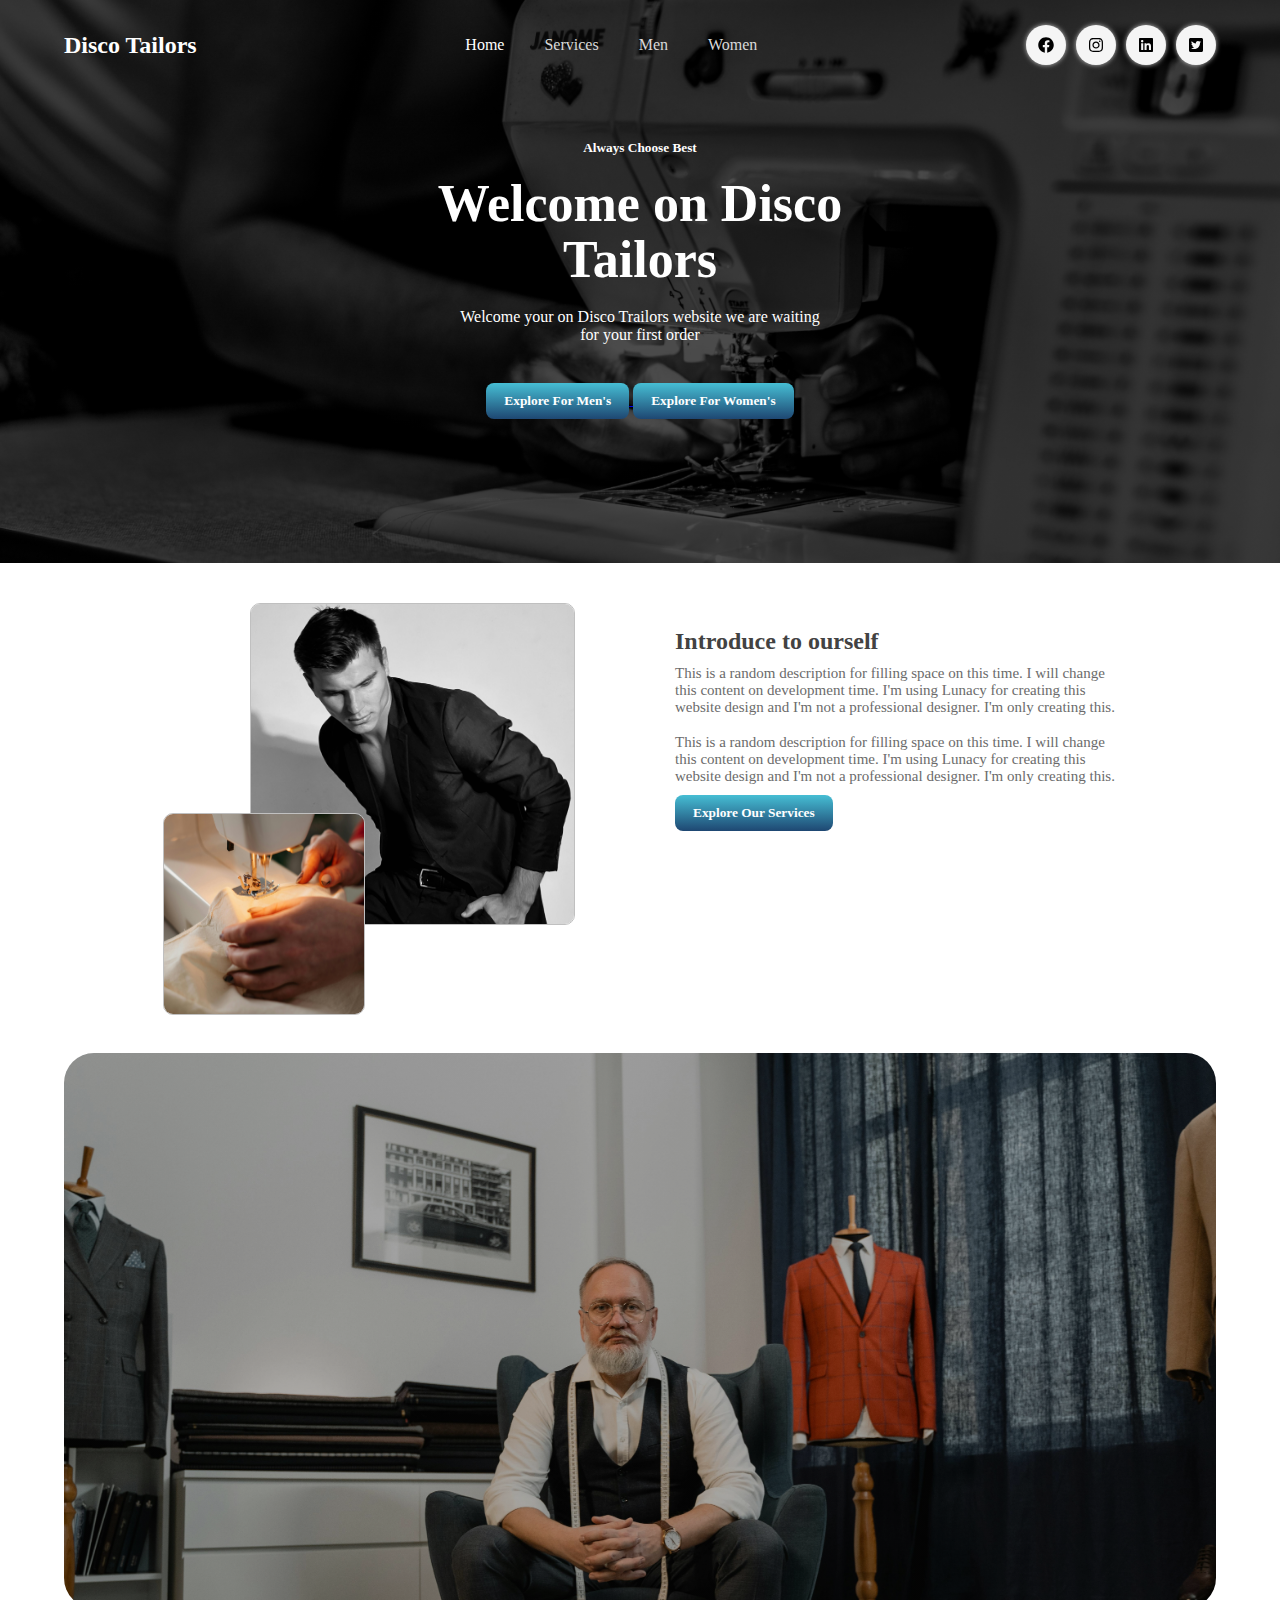
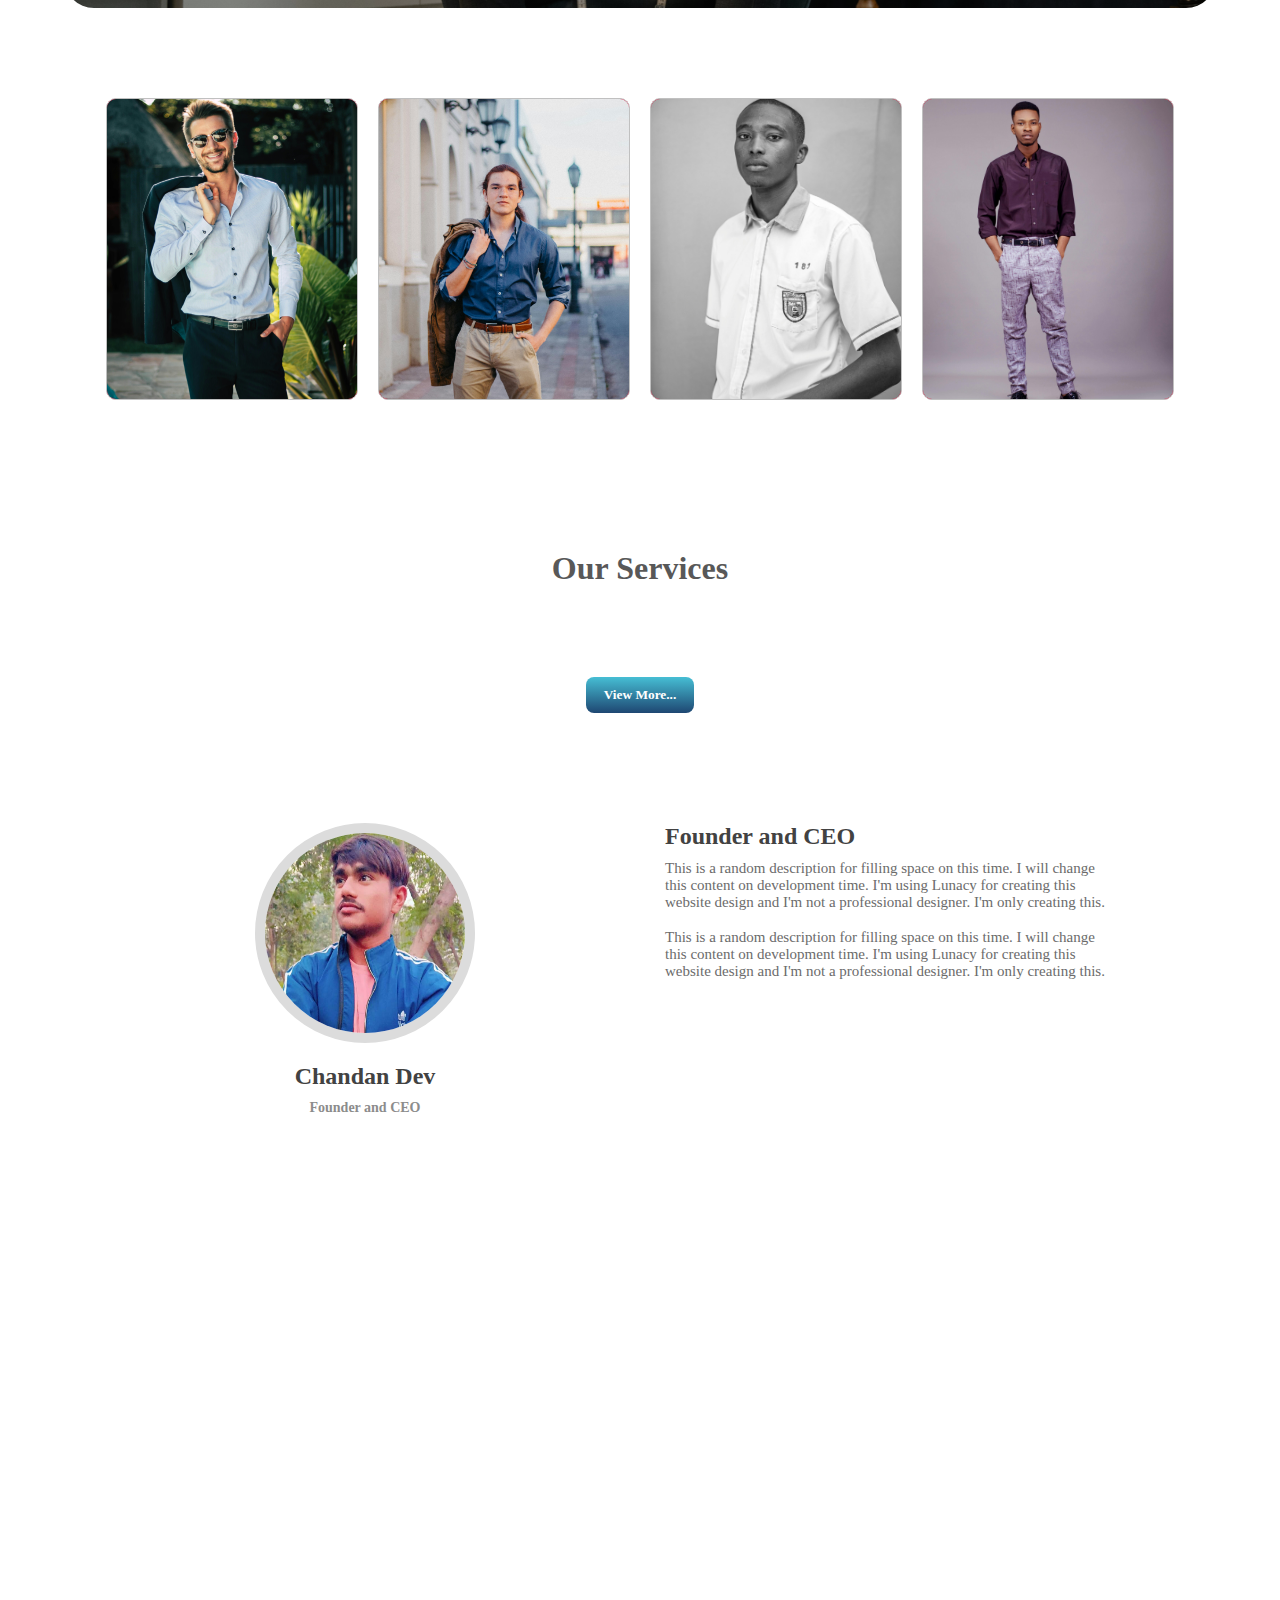
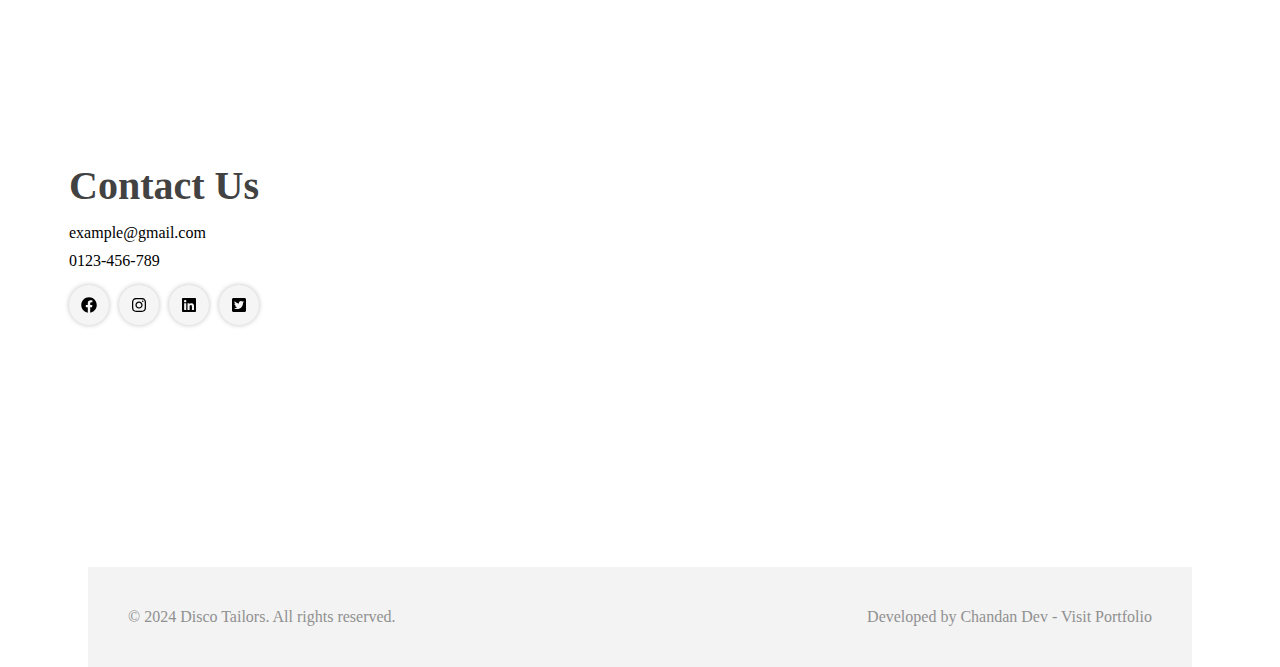
==== index.html @ c91d7708 "Initial Commit" ====
<!DOCTYPE html>
<html lang="en">

<head>
    <meta charset="UTF-8" />
    <meta name="viewport" content="width=device-width, initial-scale=1.0" />
    <title>Disco Tailors - Home</title>
    <link rel="stylesheet" href="style.css">
    <link rel="stylesheet" href="media.css">
    <link rel="stylesheet" href="utility.css">
</head>

<body>
    <section class="hero_section">
        <header class="flex-between">
            <h2>
                <a href="#">
                    Disco Tailors
                </a>
            </h2>
            <nav class="nav1">
                <ul class="flex-between">
                    <li><a class="active-nav" href="#">Home</a></li>
                    <li><a href="./pages/services.html">Services</a></li>
                    <li><a href="./pages/mens.html">Men</a></li>
                    <li><a href="./pages/womens.html">Women</a></li>
                </ul>
            </nav>
            <div class="hamburger">
                <svg xmlns="http://www.w3.org/2000/svg" width="25" height="25" fill="currentColor" class="bi bi-list"
                    viewBox="0 0 16 16">
                    <path fill-rule="evenodd"
                        d="M2.5 12a.5.5 0 0 1 .5-.5h10a.5.5 0 0 1 0 1H3a.5.5 0 0 1-.5-.5zm0-4a.5.5 0 0 1 .5-.5h10a.5.5 0 0 1 0 1H3a.5.5 0 0 1-.5-.5zm0-4a.5.5 0 0 1 .5-.5h10a.5.5 0 0 1 0 1H3a.5.5 0 0 1-.5-.5z" />
                </svg>
            </div>
            <nav class="navbar">
                <div class="close-button flex-center">
                    <svg xmlns="http://www.w3.org/2000/svg" width="16" height="16" viewBox="0 0 384 512">
                        <path
                            d="M342.6 150.6c12.5-12.5 12.5-32.8 0-45.3s-32.8-12.5-45.3 0L192 210.7 86.6 105.4c-12.5-12.5-32.8-12.5-45.3 0s-12.5 32.8 0 45.3L146.7 256 41.4 361.4c-12.5 12.5-12.5 32.8 0 45.3s32.8 12.5 45.3 0L192 301.3 297.4 406.6c12.5 12.5 32.8 12.5 45.3 0s12.5-32.8 0-45.3L237.3 256 342.6 150.6z" />
                    </svg>
                </div>
                <ul class="flex-center">
                    <a class="active-nav" href="#">
                        <li>Home</li>
                    </a>
                    <a href="./pages/services.html">
                        <li>Services</li>
                    </a>
                    <a href="./pages/mens.html">
                        <li>Men</li>
                    </a>
                    <a href="./pages/womens.html">
                        <li>Women</li>
                    </a>
                </ul>

                <div class="flex items-center social-icon-container">
                    <div class="social-iconBox flex-center">
                        <svg xmlns="http://www.w3.org/2000/svg" viewBox="0 0 512 512" width="16" height="16">
                            <path
                                d="M504 256C504 119 393 8 256 8S8 119 8 256c0 123.78 90.69 226.38 209.25 245V327.69h-63V256h63v-54.64c0-62.15 37-96.48 93.67-96.48 27.14 0 55.52 4.84 55.52 4.84v61h-31.28c-30.8 0-40.41 19.12-40.41 38.73V256h68.78l-11 71.69h-57.78V501C413.31 482.38 504 379.78 504 256z" />
                        </svg>
                    </div>
                    <div class="social-iconBox flex-center">
                        <svg xmlns="http://www.w3.org/2000/svg" viewBox="0 0 448 512" width="16" height="16">
                            <path
                                d="M224.1 141c-63.6 0-114.9 51.3-114.9 114.9s51.3 114.9 114.9 114.9S339 319.5 339 255.9 287.7 141 224.1 141zm0 189.6c-41.1 0-74.7-33.5-74.7-74.7s33.5-74.7 74.7-74.7 74.7 33.5 74.7 74.7-33.6 74.7-74.7 74.7zm146.4-194.3c0 14.9-12 26.8-26.8 26.8-14.9 0-26.8-12-26.8-26.8s12-26.8 26.8-26.8 26.8 12 26.8 26.8zm76.1 27.2c-1.7-35.9-9.9-67.7-36.2-93.9-26.2-26.2-58-34.4-93.9-36.2-37-2.1-147.9-2.1-184.9 0-35.8 1.7-67.6 9.9-93.9 36.1s-34.4 58-36.2 93.9c-2.1 37-2.1 147.9 0 184.9 1.7 35.9 9.9 67.7 36.2 93.9s58 34.4 93.9 36.2c37 2.1 147.9 2.1 184.9 0 35.9-1.7 67.7-9.9 93.9-36.2 26.2-26.2 34.4-58 36.2-93.9 2.1-37 2.1-147.8 0-184.8zM398.8 388c-7.8 19.6-22.9 34.7-42.6 42.6-29.5 11.7-99.5 9-132.1 9s-102.7 2.6-132.1-9c-19.6-7.8-34.7-22.9-42.6-42.6-11.7-29.5-9-99.5-9-132.1s-2.6-102.7 9-132.1c7.8-19.6 22.9-34.7 42.6-42.6 29.5-11.7 99.5-9 132.1-9s102.7-2.6 132.1 9c19.6 7.8 34.7 22.9 42.6 42.6 11.7 29.5 9 99.5 9 132.1s2.7 102.7-9 132.1z" />
                        </svg>
                    </div>
                    <div class="social-iconBox flex-center">
                        <svg xmlns="http://www.w3.org/2000/svg" viewBox="0 0 448 512" width="16" height="16">
                            <path
                                d="M416 32H31.9C14.3 32 0 46.5 0 64.3v383.4C0 465.5 14.3 480 31.9 480H416c17.6 0 32-14.5 32-32.3V64.3c0-17.8-14.4-32.3-32-32.3zM135.4 416H69V202.2h66.5V416zm-33.2-243c-21.3 0-38.5-17.3-38.5-38.5S80.9 96 102.2 96c21.2 0 38.5 17.3 38.5 38.5 0 21.3-17.2 38.5-38.5 38.5zm282.1 243h-66.4V312c0-24.8-.5-56.7-34.5-56.7-34.6 0-39.9 27-39.9 54.9V416h-66.4V202.2h63.7v29.2h.9c8.9-16.8 30.6-34.5 62.9-34.5 67.2 0 79.7 44.3 79.7 101.9V416z" />
                        </svg>
                    </div>
                    <div class="social-iconBox flex-center">
                        <svg xmlns="http://www.w3.org/2000/svg" viewBox="0 0 448 512" width="16" height="16">
                            <path
                                d="M400 32H48C21.5 32 0 53.5 0 80v352c0 26.5 21.5 48 48 48h352c26.5 0 48-21.5 48-48V80c0-26.5-21.5-48-48-48zm-48.9 158.8c.2 2.8.2 5.7.2 8.5 0 86.7-66 186.6-186.6 186.6-37.2 0-71.7-10.8-100.7-29.4 5.3.6 10.4.8 15.8.8 30.7 0 58.9-10.4 81.4-28-28.8-.6-53-19.5-61.3-45.5 10.1 1.5 19.2 1.5 29.6-1.2-30-6.1-52.5-32.5-52.5-64.4v-.8c8.7 4.9 18.9 7.9 29.6 8.3a65.447 65.447 0 0 1-29.2-54.6c0-12.2 3.2-23.4 8.9-33.1 32.3 39.8 80.8 65.8 135.2 68.6-9.3-44.5 24-80.6 64-80.6 18.9 0 35.9 7.9 47.9 20.7 14.8-2.8 29-8.3 41.6-15.8-4.9 15.2-15.2 28-28.8 36.1 13.2-1.4 26-5.1 37.8-10.2-8.9 13.1-20.1 24.7-32.9 34z" />
                        </svg>
                    </div>
                </div>
            </nav>


            <div class="flex items-center social-icon-container">
                <div class="social-iconBox flex-center">
                    <svg xmlns="http://www.w3.org/2000/svg" viewBox="0 0 512 512" width="16" height="16">
                        <path
                            d="M504 256C504 119 393 8 256 8S8 119 8 256c0 123.78 90.69 226.38 209.25 245V327.69h-63V256h63v-54.64c0-62.15 37-96.48 93.67-96.48 27.14 0 55.52 4.84 55.52 4.84v61h-31.28c-30.8 0-40.41 19.12-40.41 38.73V256h68.78l-11 71.69h-57.78V501C413.31 482.38 504 379.78 504 256z" />
                    </svg>
                </div>
                <div class="social-iconBox flex-center">
                    <svg xmlns="http://www.w3.org/2000/svg" viewBox="0 0 448 512" width="16" height="16">
                        <path
                            d="M224.1 141c-63.6 0-114.9 51.3-114.9 114.9s51.3 114.9 114.9 114.9S339 319.5 339 255.9 287.7 141 224.1 141zm0 189.6c-41.1 0-74.7-33.5-74.7-74.7s33.5-74.7 74.7-74.7 74.7 33.5 74.7 74.7-33.6 74.7-74.7 74.7zm146.4-194.3c0 14.9-12 26.8-26.8 26.8-14.9 0-26.8-12-26.8-26.8s12-26.8 26.8-26.8 26.8 12 26.8 26.8zm76.1 27.2c-1.7-35.9-9.9-67.7-36.2-93.9-26.2-26.2-58-34.4-93.9-36.2-37-2.1-147.9-2.1-184.9 0-35.8 1.7-67.6 9.9-93.9 36.1s-34.4 58-36.2 93.9c-2.1 37-2.1 147.9 0 184.9 1.7 35.9 9.9 67.7 36.2 93.9s58 34.4 93.9 36.2c37 2.1 147.9 2.1 184.9 0 35.9-1.7 67.7-9.9 93.9-36.2 26.2-26.2 34.4-58 36.2-93.9 2.1-37 2.1-147.8 0-184.8zM398.8 388c-7.8 19.6-22.9 34.7-42.6 42.6-29.5 11.7-99.5 9-132.1 9s-102.7 2.6-132.1-9c-19.6-7.8-34.7-22.9-42.6-42.6-11.7-29.5-9-99.5-9-132.1s-2.6-102.7 9-132.1c7.8-19.6 22.9-34.7 42.6-42.6 29.5-11.7 99.5-9 132.1-9s102.7-2.6 132.1 9c19.6 7.8 34.7 22.9 42.6 42.6 11.7 29.5 9 99.5 9 132.1s2.7 102.7-9 132.1z" />
                    </svg>
                </div>
                <div class="social-iconBox flex-center">
                    <svg xmlns="http://www.w3.org/2000/svg" viewBox="0 0 448 512" width="16" height="16">
                        <path
                            d="M416 32H31.9C14.3 32 0 46.5 0 64.3v383.4C0 465.5 14.3 480 31.9 480H416c17.6 0 32-14.5 32-32.3V64.3c0-17.8-14.4-32.3-32-32.3zM135.4 416H69V202.2h66.5V416zm-33.2-243c-21.3 0-38.5-17.3-38.5-38.5S80.9 96 102.2 96c21.2 0 38.5 17.3 38.5 38.5 0 21.3-17.2 38.5-38.5 38.5zm282.1 243h-66.4V312c0-24.8-.5-56.7-34.5-56.7-34.6 0-39.9 27-39.9 54.9V416h-66.4V202.2h63.7v29.2h.9c8.9-16.8 30.6-34.5 62.9-34.5 67.2 0 79.7 44.3 79.7 101.9V416z" />
                    </svg>
                </div>
                <div class="social-iconBox flex-center">
                    <svg xmlns="http://www.w3.org/2000/svg" viewBox="0 0 448 512" width="16" height="16">
                        <path
                            d="M400 32H48C21.5 32 0 53.5 0 80v352c0 26.5 21.5 48 48 48h352c26.5 0 48-21.5 48-48V80c0-26.5-21.5-48-48-48zm-48.9 158.8c.2 2.8.2 5.7.2 8.5 0 86.7-66 186.6-186.6 186.6-37.2 0-71.7-10.8-100.7-29.4 5.3.6 10.4.8 15.8.8 30.7 0 58.9-10.4 81.4-28-28.8-.6-53-19.5-61.3-45.5 10.1 1.5 19.2 1.5 29.6-1.2-30-6.1-52.5-32.5-52.5-64.4v-.8c8.7 4.9 18.9 7.9 29.6 8.3a65.447 65.447 0 0 1-29.2-54.6c0-12.2 3.2-23.4 8.9-33.1 32.3 39.8 80.8 65.8 135.2 68.6-9.3-44.5 24-80.6 64-80.6 18.9 0 35.9 7.9 47.9 20.7 14.8-2.8 29-8.3 41.6-15.8-4.9 15.2-15.2 28-28.8 36.1 13.2-1.4 26-5.1 37.8-10.2-8.9 13.1-20.1 24.7-32.9 34z" />
                    </svg>
                </div>
            </div>
        </header>
        <div class="hero_section_area text-center">
            <h5>Always Choose Best</h5>
            <h1>Welcome on Disco<br> Tailors</h1>
            <p>Welcome your on Disco Trailors website we are waiting
                <br> for your first order
            </p>
            <div class="button-box">
                <a href="./pages/mens.html">
                    <button class="btn">Explore For Men&apos;s</button>
                </a>
                <a href="./pages/womens.html">
                    <button class="btn">Explore For Women's</button>
                </a>
            </div>
        </div>
    </section>

    <main>
        <section class="container intro_section mx-auto flex-center">
            <div class="intro-image_section">
                <div class="large-image">
                    <img src="./images/large-box.jpg" alt="Image">
                </div>
                <div class="small-image">
                    <img src="./images/small-box.jpg" alt="Chandan Dev">
                </div>
            </div>
            <div class="intro-content_section">
                <h2>Introduce to ourself</h2>
                <p>This is a random description for filling space on this time.
                    I will change this content on development time. I'm using
                    Lunacy for creating this website design and I'm not a
                    professional designer. I'm only creating this.</p><br>
                <p>This is a random description for filling space on this time.
                    I will change this content on development time. I'm using
                    Lunacy for creating this website design and I'm not a
                    professional designer. I'm only creating this.</p>
                <a href="./pages/services.html">
                    <button class="btn">Explore Our Services</button>
                </a>
            </div>

        </section>

        <section class="container rounded-section"></section>

        <section class="container models-section flex-center">
            <div class="model-box">
                <img src="./images/model-2.jpg" alt="">
            </div>
            <div class="model-box">
                <img src="./images/model-3.jpg" alt="">
            </div>
            <div class="model-box">
                <img src="./images/model-4.jpg" alt="">
            </div>
            <div class="model-box">
                <img src="./images/model-5.jpg" alt="">
            </div>
        </section>

        <section class="container services_section mx-auto">
            <h2 class="text-center">Our Services</h2>
            <div class="flex services_container items-center flex-center" id="home_service_container">
                <!-- <div class="service-box">
                    <div class="service-box-image mx-auto">
                        <img src="./images/mens/KOW-MAR-R-0126-M_3_3000x.jpg" alt="image">
                    </div>
                    <div class="service-box-content">
                        <h2>White Polo Shirt</h2>
                        <p>Explore...</p>
                    </div>
                </div> -->

            </div>
            <center>
                <a href="./pages/services.html"><button class="btn">View More...</button></a>
            </center>
        </section>

        <section class="container about_section intro_section mx-auto flex-center">
            <div class="intro-image_section contact-image_section ">
                <div class="founder-section flex">
                    <img src="./images/1.jpg" alt="">
                    <h2>Chandan Dev</h2>
                    <p>Founder and CEO</p>
                </div>

            </div>
            <div class="intro-content_section">
                <h2>Founder and CEO</h2>
                <p>This is a random description for filling space on this time.
                    I will change this content on development time. I'm using
                    Lunacy for creating this website design and I'm not a
                    professional designer. I'm only creating this.</p><br>
                <p>This is a random description for filling space on this time.
                    I will change this content on development time. I'm using
                    Lunacy for creating this website design and I'm not a
                    professional designer. I'm only creating this.</p>
                <!-- <button class="btn">Explore Our Services</button> -->
            </div>
        </section>


        <section class="container contact_section">
            <!-- <div class="map-box"> -->
            <iframe class="map-box"
                src="https://www.google.com/maps/embed?pb=!1m18!1m12!1m3!1d224.94857915428722!2d82.14379094445597!3d25.56576854186084!2m3!1f0!2f0!3f0!3m2!1i1024!2i768!4f13.1!3m3!1m2!1s0x399aa99dd53c4143%3A0xe01cebf87c8f916b!2sBhogwara%20Shiv%20Tempal!5e0!3m2!1sen!2sin!4v1732615645358!5m2!1sen!2sin"
                width="600" height="450" style="border:0;" allowfullscreen="" loading="lazy"
                referrerpolicy="no-referrer-when-downgrade"></iframe>
            <!-- </div> -->
            <div class="contact-details">
                <h1>Contact Us</h1>
                <div>
                    <p>example@gmail.com</p>
                    <p>0123-456-789</p>
                    <div class="flex items-center social-icon-container">
                        <div class="social-iconBox flex-center">
                            <svg xmlns="http://www.w3.org/2000/svg" viewBox="0 0 512 512" width="16" height="16">
                                <path
                                    d="M504 256C504 119 393 8 256 8S8 119 8 256c0 123.78 90.69 226.38 209.25 245V327.69h-63V256h63v-54.64c0-62.15 37-96.48 93.67-96.48 27.14 0 55.52 4.84 55.52 4.84v61h-31.28c-30.8 0-40.41 19.12-40.41 38.73V256h68.78l-11 71.69h-57.78V501C413.31 482.38 504 379.78 504 256z" />
                            </svg>
                        </div>
                        <div class="social-iconBox flex-center">
                            <svg xmlns="http://www.w3.org/2000/svg" viewBox="0 0 448 512" width="16" height="16">
                                <path
                                    d="M224.1 141c-63.6 0-114.9 51.3-114.9 114.9s51.3 114.9 114.9 114.9S339 319.5 339 255.9 287.7 141 224.1 141zm0 189.6c-41.1 0-74.7-33.5-74.7-74.7s33.5-74.7 74.7-74.7 74.7 33.5 74.7 74.7-33.6 74.7-74.7 74.7zm146.4-194.3c0 14.9-12 26.8-26.8 26.8-14.9 0-26.8-12-26.8-26.8s12-26.8 26.8-26.8 26.8 12 26.8 26.8zm76.1 27.2c-1.7-35.9-9.9-67.7-36.2-93.9-26.2-26.2-58-34.4-93.9-36.2-37-2.1-147.9-2.1-184.9 0-35.8 1.7-67.6 9.9-93.9 36.1s-34.4 58-36.2 93.9c-2.1 37-2.1 147.9 0 184.9 1.7 35.9 9.9 67.7 36.2 93.9s58 34.4 93.9 36.2c37 2.1 147.9 2.1 184.9 0 35.9-1.7 67.7-9.9 93.9-36.2 26.2-26.2 34.4-58 36.2-93.9 2.1-37 2.1-147.8 0-184.8zM398.8 388c-7.8 19.6-22.9 34.7-42.6 42.6-29.5 11.7-99.5 9-132.1 9s-102.7 2.6-132.1-9c-19.6-7.8-34.7-22.9-42.6-42.6-11.7-29.5-9-99.5-9-132.1s-2.6-102.7 9-132.1c7.8-19.6 22.9-34.7 42.6-42.6 29.5-11.7 99.5-9 132.1-9s102.7-2.6 132.1 9c19.6 7.8 34.7 22.9 42.6 42.6 11.7 29.5 9 99.5 9 132.1s2.7 102.7-9 132.1z" />
                            </svg>
                        </div>
                        <div class="social-iconBox flex-center">
                            <svg xmlns="http://www.w3.org/2000/svg" viewBox="0 0 448 512" width="16" height="16">
                                <path
                                    d="M416 32H31.9C14.3 32 0 46.5 0 64.3v383.4C0 465.5 14.3 480 31.9 480H416c17.6 0 32-14.5 32-32.3V64.3c0-17.8-14.4-32.3-32-32.3zM135.4 416H69V202.2h66.5V416zm-33.2-243c-21.3 0-38.5-17.3-38.5-38.5S80.9 96 102.2 96c21.2 0 38.5 17.3 38.5 38.5 0 21.3-17.2 38.5-38.5 38.5zm282.1 243h-66.4V312c0-24.8-.5-56.7-34.5-56.7-34.6 0-39.9 27-39.9 54.9V416h-66.4V202.2h63.7v29.2h.9c8.9-16.8 30.6-34.5 62.9-34.5 67.2 0 79.7 44.3 79.7 101.9V416z" />
                            </svg>
                        </div>
                        <div class="social-iconBox flex-center">
                            <svg xmlns="http://www.w3.org/2000/svg" viewBox="0 0 448 512" width="16" height="16">
                                <path
                                    d="M400 32H48C21.5 32 0 53.5 0 80v352c0 26.5 21.5 48 48 48h352c26.5 0 48-21.5 48-48V80c0-26.5-21.5-48-48-48zm-48.9 158.8c.2 2.8.2 5.7.2 8.5 0 86.7-66 186.6-186.6 186.6-37.2 0-71.7-10.8-100.7-29.4 5.3.6 10.4.8 15.8.8 30.7 0 58.9-10.4 81.4-28-28.8-.6-53-19.5-61.3-45.5 10.1 1.5 19.2 1.5 29.6-1.2-30-6.1-52.5-32.5-52.5-64.4v-.8c8.7 4.9 18.9 7.9 29.6 8.3a65.447 65.447 0 0 1-29.2-54.6c0-12.2 3.2-23.4 8.9-33.1 32.3 39.8 80.8 65.8 135.2 68.6-9.3-44.5 24-80.6 64-80.6 18.9 0 35.9 7.9 47.9 20.7 14.8-2.8 29-8.3 41.6-15.8-4.9 15.2-15.2 28-28.8 36.1 13.2-1.4 26-5.1 37.8-10.2-8.9 13.1-20.1 24.7-32.9 34z" />
                            </svg>
                        </div>
                    </div>
                </div>
            </div>
        </section>



    </main>

    <footer class="mx-auto flex-between">
        <p>&copy; 2024 Disco Tailors. All rights reserved.</p>
        <p>Developed by Chandan Dev - Visit Portfolio</p>
    </footer>

    <script src="./js/conf.js"></script>

    <script src="./script.js"></script>
</body>

</html>
---- style.css ----
* {
  padding: 0;
  margin: 0;
  font-family: Poppins;
}

:root {
  --color-0: #fff;
  --color-1: #424242;
  --color-2: #8c8c8c;
  --color-3: #6b6b6b;
  --color-4: #222;
}

body {
  width: 100%;
}

/* Hero Section */

.hero_section {
  background: linear-gradient(rgba(0, 0, 0, 0.7), rgba(0, 0, 0, 0.7)),
    url("./images/banner.jpg");
  width: 100%;
  background-size: cover;
  background-repeat: no-repeat;
  background-position: center;
  position: relative;
}

.services_banner {
  background: linear-gradient(rgba(0, 0, 0, 0.7), rgba(0, 0, 0, 0.7)),
    url("./images/services-banner.jpg");
  background-size: cover;
  background-repeat: no-repeat;
  background-position: center;
}

.mens_banner {
  background: linear-gradient(rgba(0, 0, 0, 0.7), rgba(0, 0, 0, 0.7)),
    url("./images/mens-banner.jpg");
  background-size: cover;
  background-repeat: no-repeat;
  background-position: center;
}

.womens_banner {
  background: linear-gradient(rgba(0, 0, 0, 0.7), rgba(0, 0, 0, 0.7)),
    url("./images/womens-banner.jpg");
  background-size: cover;
  background-repeat: no-repeat;
  background-position: center;
}

/* .hero_section::before {
  content: "";
  position: absolute;
  top: 0;
  left: 0;
  width: 100%;
  height: 100%;
  background-color: rgba(0, 0, 0, 0.5); 
  z-index: 1;
} */
/* Dark overlay with 50% opacity */

/* Header start here */

header {
  width: 90%;
  height: 80px;
  margin: auto;
  color: white;
  padding: 5px;
}

header h2 a {
  text-decoration: none;
  color: white;
}

header nav ul li {
  list-style: none;
}

.hamburger {
  display: none;
  cursor: pointer;
}
.hamburger svg {
  opacity: 0.5;
  transition: opacity 0.3s ease;
}

.hamburger:hover svg {
  opacity: 1;
}

.navbar {
  width: 240px;
  height: 300px;
  border: 1px solid silver;
  background-color: white;
  box-shadow: 0 0 20px gray;
  position: absolute;
  right: 10px;
  top: 30px;
  border-radius: 10px;
  display: none;
  z-index: 10;
}

.navbar .close-button {
  width: 30px;
  height: 30px;
  border-radius: 50%;
  background-color: whitesmoke;
  box-shadow: 0 0 10px gray;
  position: absolute;
  right: -10px;
  top: -20px;
  cursor: pointer;
  transition: color 0.3s ease;
  overflow: hidden;
}

.navbar .close-button:hover {
  background-color: white;
}

.navbar ul {
  flex-direction: column;
  width: 100%;
}

.navbar ul li {
  padding: 15px 0;
  width: 100%;
  border-bottom: 1px solid silver;
}

.navbar ul a {
  color: var(--color-1);
  width: 230px;
  text-decoration: none;
  padding-left: 10px;
}
.navbar ul a:hover {
  color: var(--color-0);
  background: #235e95;
}

.navbar .social-icon-container {
  padding-left: 10px;
}
header nav ul li a {
  margin: 0px 20px;
  color: #d9d9d9;
  transition: all ease 0.3s;
  cursor: pointer;
  text-decoration: none;
}

header nav ul li a:hover {
  color: white;
}

.active-nav {
  color: white;
}
/* Header end here */

.hero_section_area {
  width: 90%;
  margin: auto;
  /* height: 450px; */
  /* background-color: crimson; */
  color: white;
  padding: 50px 0px 120px 0;
}

.hero_section_area h5 {
  font-weight: 600;
}

.hero_section_area h1 {
  font-weight: 800;
  font-size: 52px;
  padding: 20px 0 20px 0px;
  line-height: 56px;
}
.hero_section_area p {
  padding: 0px 0 15px 0;
}

/* Hero Section { End } */

/* Main start here */
main {
  padding: 20px 0;
}
.intro_section {
  flex-wrap: wrap;
  gap: 100px;
  padding: 20px 0;
}

.intro-image_section {
  position: relative;
  width: 420px;
  height: 430px;
}
.contact-image_section {
  width: auto !important;
  height: auto !important;
}
.intro-image_section .large-image {
  width: 323px;
  height: 320px;
  border-radius: 10px;
  border: 1px solid silver;
  position: absolute;
  right: 0;
  top: 0;
  overflow: hidden;
}
.intro-image_section .large-image img {
  width: 100%;
  height: 100%;
  object-fit: cover;
}
.intro-image_section .founder-section {
  width: 400px;
  height: 400px;
  flex-direction: column;
  justify-content: start;
  padding-top: 20px;
  align-items: center;
}

.intro-image_section .founder-section img {
  width: 200px;
  height: 200px;
  border-radius: 50%;
  border: 10px solid gainsboro;
  overflow: hidden;
}
.intro-image_section .founder-section h2 {
  padding-top: 20px;
  color: var(--color-1);
}
.intro-image_section .founder-section p {
  font-size: 14px;
  font-weight: 600;
  padding-top: 10px;
  color: var(--color-2);
}

.intro-image_section .small-image {
  width: 200px;
  height: 200px;
  border-radius: 10px;
  border: 1px solid silver;
  position: absolute;
  right: 210px;
  top: 210px;
  overflow: hidden;
}

.intro-image_section .small-image img {
  width: 100%;
  height: 100%;
}

.intro-content_section {
  width: 450px;
  height: 400px;
}

.intro-content_section h2 {
  padding: 10px 0;
  color: var(--color-1);
}
.intro-content_section p {
  font-size: 15px;
  color: var(--color-3);
}
.intro-content_section button {
  margin-top: 10px;
}

/* Rounded Section */
.rounded-section {
  width: 100%;
  height: 555px;
  /* background: url("./images/work-banner.jpg"); */
  background: linear-gradient(rgba(0, 0, 0, 0.3), rgba(0, 0, 0, 0.3)),
    url("./images/work-banner.jpg");
  background-repeat: no-repeat;
  background-size: cover;
  border-radius: 30px;
}

/* Models section start */
.models-section{
  padding: 40px 10px;
  margin: 50px auto !important;
  gap: 20px;
  flex-wrap: wrap;
}
.model-box{
  width: 250px;
  height: 300px;
  border-radius: 10px;
  border: 1px solid silver;
  overflow: hidden;
  background-color: crimson;
}
.model-box img{
  width: 100%;
  height: 100%;
  object-fit: cover;
}
/* Models section end */



/* Services section start */
.services_section {
  margin-top: 70px !important;
  margin-bottom: 50px !important;
  width: 90%;
  height: auto;
  padding: 20px 10px;
}

.services_section h2 {
  padding: 20px 0 70px 0;
  font-size: 32px;
  color: #585858;
}

.services_section .services_container {
  gap: 20px;
  flex-wrap: wrap;
  padding-bottom: 20px;
}

.service-box {
  width: 245px;
  background-color: #f3f3f37a;
  box-shadow: 0 0 4px rgb(204, 204, 204);
  border-radius: 5px;
  transition: all ease 0.3s;
}
.service-box:hover {
  transform: translateY(-5px);
}

.service-box .service-box-image {
  width: 220px;
  margin-top: 10px;
  margin-bottom: 10px;
  height: 210px;
  border: 1px solid silver;
  border-radius: 5px;
}
.service-box .service-box-image img {
  width: 100%;
  height: 100%;
  object-fit: cover;
}

.service-box-content {
  padding-bottom: 30px;
}
.service-box-content a {
  text-decoration: none;
}

.service-box-content h2 {
  padding: 0 16px !important;
  padding-left: 18px !important;
  color: #8c8c8c;
  font-size: 16px;
}
.service-box-content p {
  padding: 0 16px !important;
  padding-left: 18px !important;
  color: #8c8c8c;
  font-size: 15px;
}

.category-line {
  padding: 20px 0;
  color: #555;
  width: 90%;
  margin: auto;
  margin-top: 20px;
  margin-bottom: 20px;
}
.box-2 {
  width: 30px;
  height: 30px;
  border: 5px solid gainsboro;
  border-radius: 50%;
}

/* Services section end */

/* About Section start */

/* About Section end */

/* Contact Section start */
.contact_section {
  height: auto;
  /* background-color: cadetblue; */
  margin-top: 50px !important;
  gap: 40px;
  flex-wrap: wrap;
}

.map-box {
  width: 100%;
  height: 450px;
  border: 1px solid silver;
}
.contact-details {
  width: 100%;
  padding: 5px;
  height: 390px;
}
.contact-details h1 {
  padding: 10px 0;
  font-size: 40px;
  color: var(--color-1);
}

.contact-details p {
  padding: 5px 0;
}

.social-icon-container {
  gap: 10px;
  padding: 10px 0;
}

.social-iconBox {
  width: 40px;
  height: 40px;
  border-radius: 50%;
  background: whitesmoke;
  cursor: pointer;
  box-shadow: 0 0 5px silver;
  transition: all ease 0.3s;
}

.social-iconBox:hover {
  background-color: #235e95;
}

.social-iconBox:hover svg {
  fill: white;
}

/* Contact Section end */

/* Main end here */

/* Footer start  */

footer {
  width: 80%;
  height: 100px;
  background: #f3f3f3;
  padding: 0px 40px;
  flex-wrap: wrap;
}
footer p {
  font-weight: 500;
  color: #909090;
}
/* Footer  end*/

/* Details Page */
.details-container {
  height: auto;
  padding: 20px;
  flex-wrap: wrap;
}

.slider {
  width: 500px;
  padding: 10px;
  height: auto;
  background-color: #f5f5f57a;
  box-shadow: 0 0 4px #cccccc;
  border: 1px solid silver;
  border-radius: 10px;
  position: relative;
}

.slider .mainImage {
  height: 100%;
  margin: 0px auto;

  border-radius: 10px;
  overflow: hidden;
}

.navigation-button {
  width: 50px;
  height: 50px;
  border-radius: 50%;
  display: block;
  border: 2px solid silver;
  box-shadow: 0 0 5px silver;
  position: absolute;
  cursor: pointer;
  opacity: 0.5;
  transition: opacity 0.3s ease;
  bottom: 150px;
}

.navigation-button:hover {
  opacity: 1;
}
.navigation-button svg {
  width: 30px;
  height: 30px;
  fill: gray;
}

.navigation-button.prev {
  left: 80px;
}
.navigation-button.next {
  right: 80px;
}

.display-images {
  width: 480px;
  height: 450px;
  margin: 0px auto;
  border: 1px solid silver;
  border-radius: 10px;
}
.display-images img {
  width: 100%;
  height: 100%;
  object-fit: cover;
}

.slider .main-image-container {
  width: 100%;
  height: 550px;
  position: static;
  background-color: white;
  display: flex;
  justify-content: center;
  align-items: center;
  border-radius: 10px;
  border: 1px solid silver;
}
.slider .thumbnail-container {
  width: 100%;
  height: 100px;
  gap: 10px;
  overflow: auto;
}

.slider .thumbnail-container .thumbnail {
  width: 70px;
  height: 70px;
  border: 2px solid transparent;
  cursor: pointer;
  border-radius: 5px;
  overflow: hidden;
  transition: border 0.3s ease;
}
.slider .thumbnail-container .thumbnail.active {
  border: 2px solid #4d4d4d;
}

.slider .thumbnail-container .thumbnail:hover {
  border: 2px solid #4d4d4d;
}
.slider .thumbnail-container .thumbnail img {
  width: 100%;
  height: 100%;
  object-fit: cover;
}
.contentBox {
  padding: 10px 10px 10px 50px;
}
---- media.css ----
@media (max-width: 1095px) {
  .intro-content_section {
    text-align: center;
    width: 600px;
    height: auto;
    padding-bottom: 50px;
  }
  .intro-image_section .founder-section {
    height: auto;
  }
  .intro_section {
    gap: 50px;
  }
}

/* Details page css */
@media (max-width: 1030px) {
  .slider {
    width: 450px;
  }
}
@media (max-width: 965px) {
  .slider {
    width: 430px;
  }
  .slider .main-image-container {
    height: 500px;
  }

  .contentBox {
    padding: 10px 10px 10px 20px;
  }
  .rounded-section {
    height: 500px;
  }
}

@media (max-width: 913px) {
  .slider {
    width: 500px;
  }
  .slider .main-image-container {
    height: 550px;
  }
}

@media (max-width: 860px) {
  .nav1 {
    display: none;
  }
  .hamburger {
    display: block;
  }
  header .social-icon-container {
    display: none;
  }
  .navbar {
    /* display: block; */
  }
  .navbar .social-icon-container {
    display: flex;
  }
  .map-box {
    height: 400px;
  }
  .rounded-section {
    height: 480px;
    background-position: bottom;
  }
}

@media (max-width: 700px) {
  .map-box {
    height: 380px;
  }
  .intro-content_section {
    width: 100%;
  }
  footer {
    padding: 0px 20px;
    font-size: 14px;
  }
  .rounded-section {
    height: 450px;
  }
}
@media (max-width: 600px) {
  .map-box {
    height: 340px;
  }
  .hero_section_area {
    padding: 50px 0 90px 0;
  }
  .hero_section_area h1 {
    font-size: 40px;
    line-height: 48px;
  }
  .rounded-section {
    height: 400px;
  }
}
@media (max-width: 590px) {
  .service-box {
    width: 200px;
  }
  .service-box .service-box-image {
    width: 180px;
    height: 170px;
  }
  .service-box-content h2 {
    font-size: 14px;
  }
  .service-box-content p {
    font-size: 12px;
  }
  .slider {
    width: 400px;
  }
  .slider .main-image-container {
    height: 450px;
  }
  .slider .thumbnail-container .thumbnail {
    width: 55px;
    height: 55px;
  }
  .navigation-button {
    width: 40px;
    height: 40px;
  }
  .navigation-button.next {
    right: 80px;
  }
  .navigation-button.prev {
    left: 80px;
  }
}

@media (max-width: 500px) {
  .map-box {
    height: 300px;
  }
  .intro-image_section {
    width: 380px;
    height: 390px;
  }
  .intro-image_section .large-image {
    width: 283px;
    height: 280px;
  }
  .intro-image_section .small-image {
    width: 160px;
    height: 160px;
    right: 190px;
    top: 200px;
  }
  .hero_section_area h1 {
    font-size: 35px;
    padding: 10px 0 10px 0px;
    line-height: 44px;
  }
  .rounded-section {
    height: 370px;
  }
}
@media (max-width: 490px) {
  .service-box {
    width: 150px;
  }
  .service-box .service-box-image {
    width: 135px;
    height: 130px;
    margin-top: 5px;
  }
  .service-box-content {
    padding-bottom: 20px;
  }
  .service-box-content h2 {
    font-size: 14px;
    padding-left: 8px !important;
    padding-right: 8px !important;
    word-break: break-all;
  }
  .service-box-content p {
    font-size: 12px;
    padding-left: 8px !important;
    padding-right: 8px !important;
  }
  .slider {
    width: 330px;
  }
  .slider .main-image-container {
    height: 330px;
  }
  .slider .thumbnail-container .thumbnail {
    width: 50px;
    height: 50px;
  }
  .navigation-button.next {
    right: 20px;
  }
  .navigation-button.prev {
    left: 20px;
  }
  .details-container {
    padding: 5px;
  }
}

@media (max-width: 440px) {
  .hero_section_area h1 {
    font-size: 30px;
    line-height: 40px;
  }
  .hero_section_area {
    padding: 40px 0 60px 0;
  }

  .intro-image_section {
    width: 320px;
    height: 330px;
  }
  .intro-image_section .large-image {
    width: 233px;
    height: 232px;
  }
  .intro-image_section .small-image {
    width: 120px;
    height: 120px;
    right: 160px;
    top: 160px;
  }
  .container {
    width: 95%;
  }
  .intro-image_section .founder-section {
    width: auto;
  }
  .rounded-section {
    height: 340px;
  }
}

@media (max-width: 400px) {
  .slider {
    width: 280px;
  }
  .slider .main-image-container {
    height: 280px;
  }
  .navigation-button {
    width: 35px;
    height: 35px;
  }
  .navigation-button svg {
    width: 20px;
    height: 20px;
  }
  .slider .thumbnail-container .thumbnail {
    width: 35px;
    height: 35px;
  }
  .slider .thumbnail-container {
    height: 80px;
    gap: 5px;
  }
  .contentBox {
    padding: 10px 10px 10px 5px;
  }
  .rounded-section {
    height: 310px;
  }
}

@media (max-width: 360px) {
  .hero_section_area h1 {
    font-size: 26px;
    line-height: 36px;
  }
  .intro-image_section {
    width: 280px;
    height: 290px;
  }
  .intro-image_section .large-image {
    width: 203px;
    height: 202px;
  }
  .intro-image_section .small-image {
    right: 140px;
    top: 135px;
  }

  .service-box {
    width: 110px;
  }
  .service-box .service-box-image {
    width: 95px;
    height: 90px;
    margin-top: 5px;
  }
  .service-box-content {
    padding-bottom: 20px;
  }
  .service-box-content h2 {
    font-size: 13px;
  }
  .service-box-content p {
    font-size: 11px;
  }
  .details-container {
    width: 95%;
    display: flex;
    justify-content: center;
    align-items: center;
  }
  .contentBox {
    text-align: left !important;
    width: 100%;
  }
  .navigation-button.next {
    right: 20px;
  }
  .navigation-button.prev {
    left: 20px;
  }
  .slider {
    width: 250px;
  }
  .slider .main-image-container {
    height: 250px;
  }
  .rounded-section {
    height: 280px;
  }
}
/* Details page css */
---- utility.css ----
.flex {
  display: flex;
}
.items-center {
  align-items: center;
}
.flex-center {
  display: flex;
  align-items: center;
  justify-content: center;
}
.flex-center {
  display: flex;
  align-items: center;
  justify-content: center;
}
.flex-between {
  display: flex;
  align-items: center;
  justify-content: space-between;
}

.d-block{
  display: block;
}

.d-none{
  display: none;
}

.btn {
  padding: 10px 18px;
  font-weight: 600;
  background: linear-gradient(#46bed4, #1e4772);
  border-radius: 8px;
  border: none;
  cursor: pointer;
  color: white;
  transition: all ease 0.3s;
}

.btn:hover {
  box-shadow: 0px 5px 5px #1e4772;
  transform: translateY(-2px);
}

.mx-auto {
  margin: auto;
}

.text-center {
  text-align: center;
}

.button-box{
    margin: 20px;
}
.button-box button{
  margin: 4px 0; 
}

.container{
  width: 90%;
  margin: auto;
}
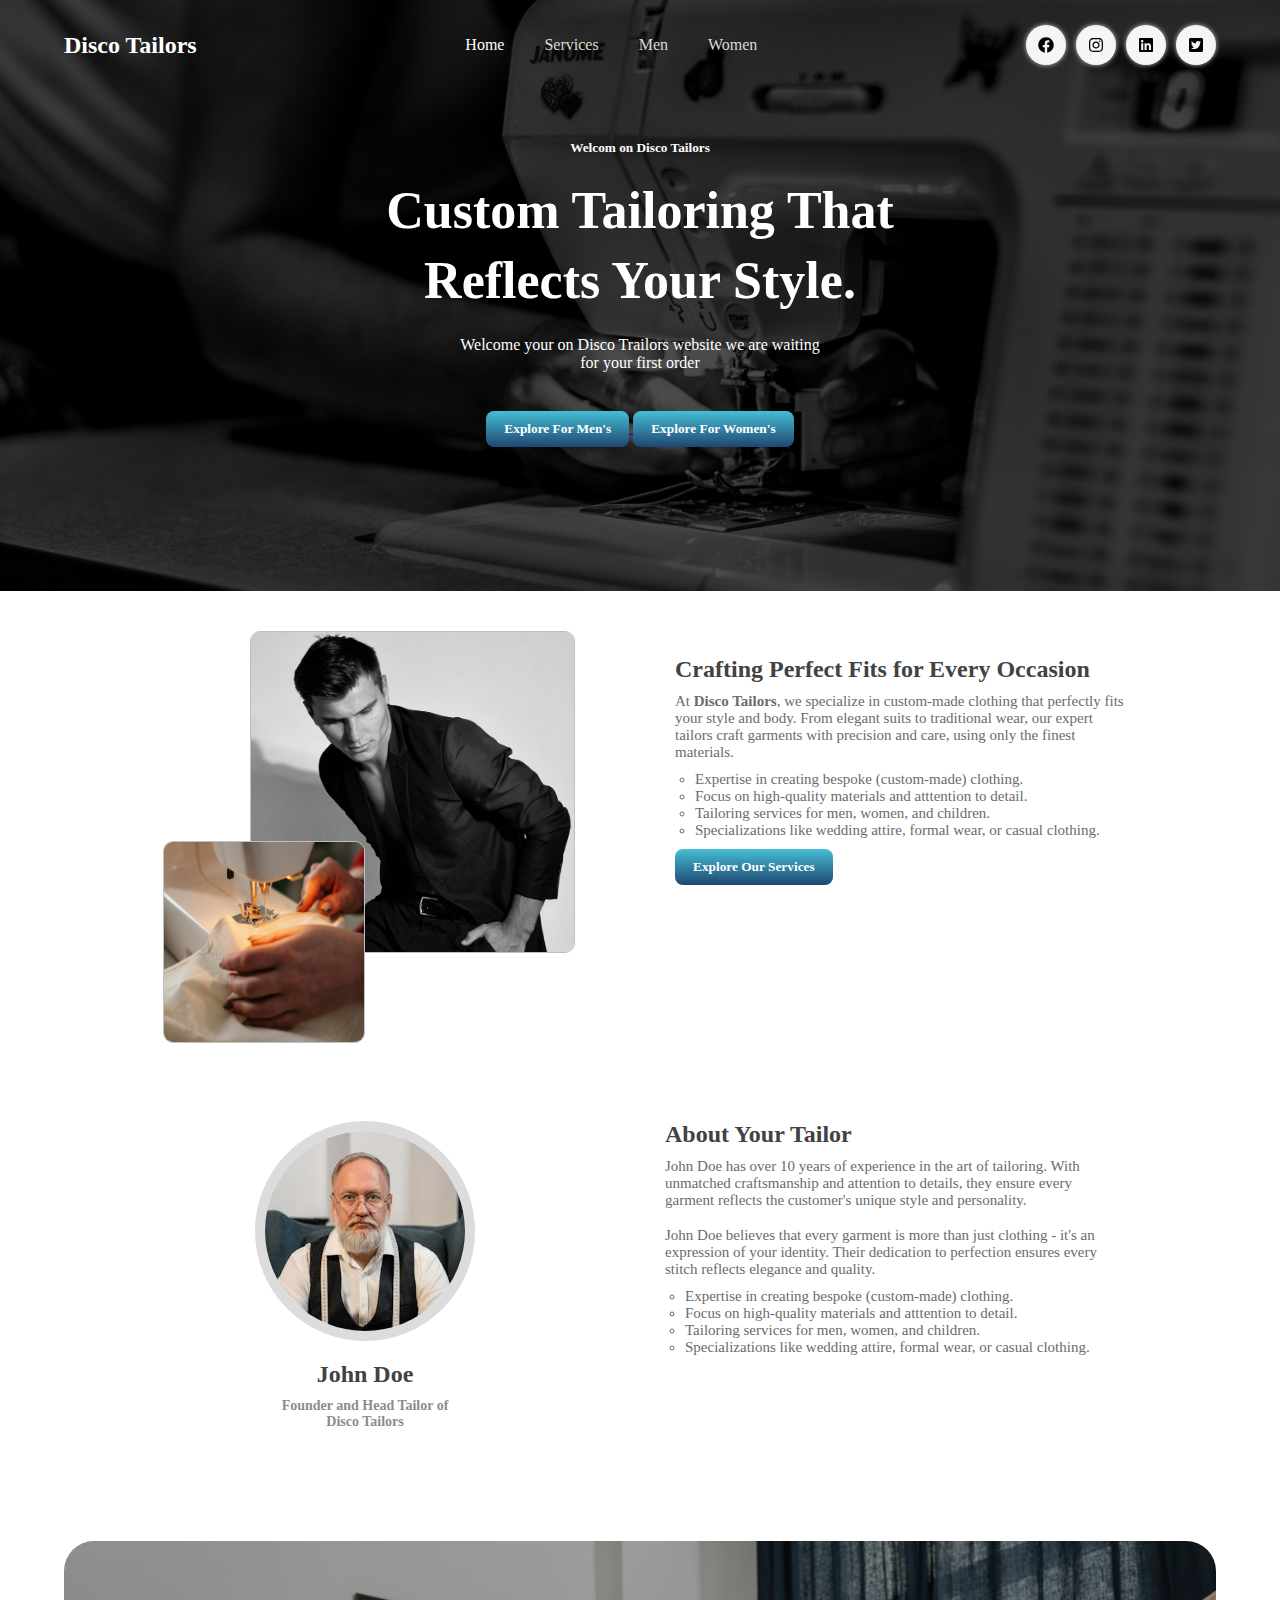
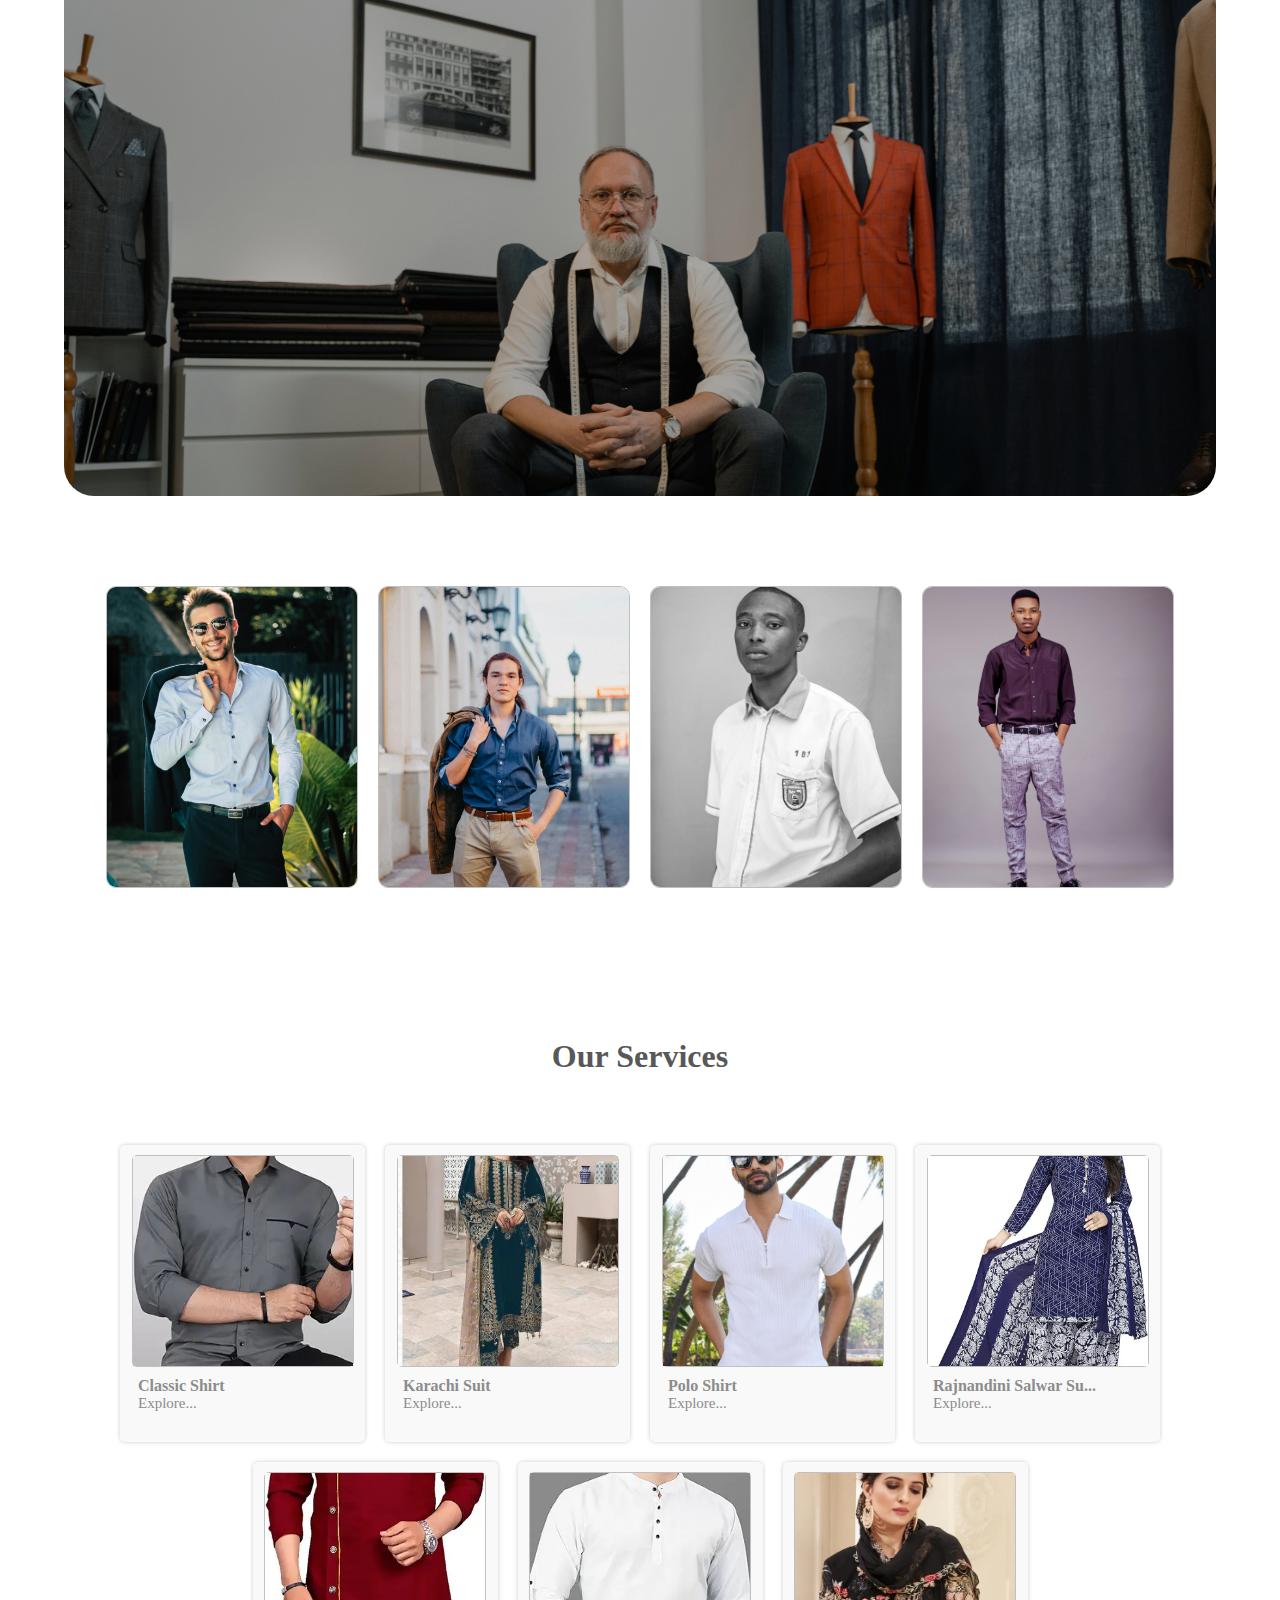
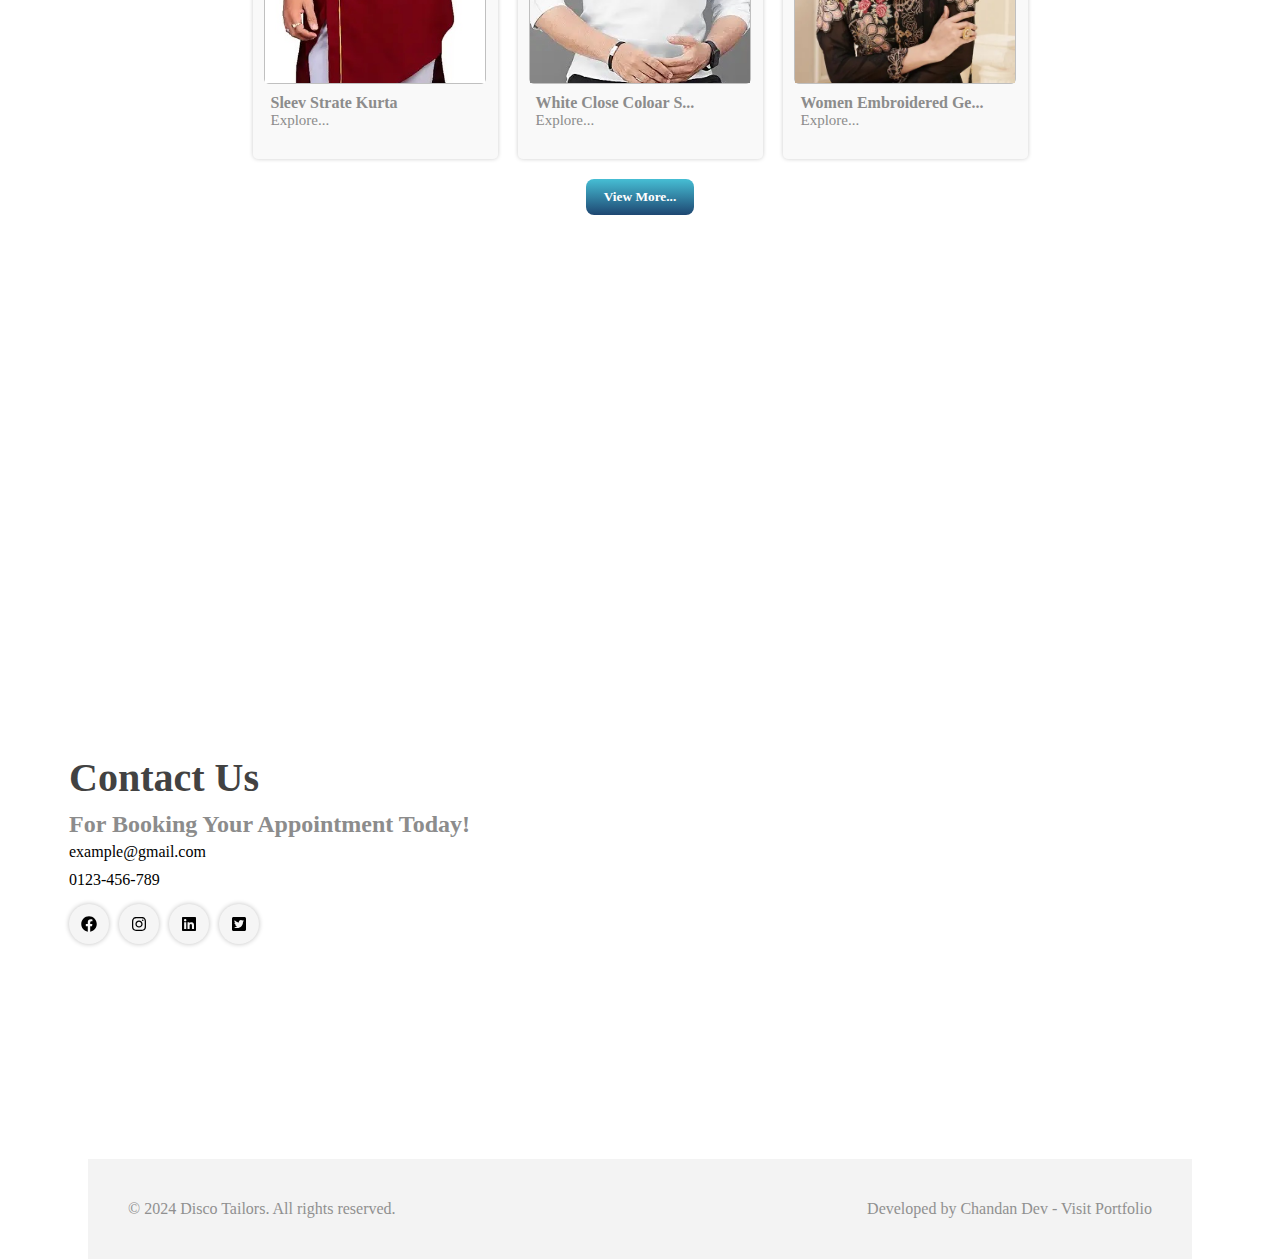
==== commit 5920c4ff: "Home Page content updated" ====
--- a/index.html
+++ b/index.html
@@ -112,8 +112,8 @@
             </div>
         </header>
         <div class="hero_section_area text-center">
-            <h5>Always Choose Best</h5>
-            <h1>Welcome on Disco<br> Tailors</h1>
+            <h5>Welcom on Disco Tailors</h5>
+            <h1>Custom Tailoring That<br> Reflects Your Style.</h1>
             <p>Welcome your on Disco Trailors website we are waiting
                 <br> for your first order
             </p>
@@ -139,21 +139,48 @@
                 </div>
             </div>
             <div class="intro-content_section">
-                <h2>Introduce to ourself</h2>
-                <p>This is a random description for filling space on this time.
-                    I will change this content on development time. I'm using
-                    Lunacy for creating this website design and I'm not a
-                    professional designer. I'm only creating this.</p><br>
-                <p>This is a random description for filling space on this time.
-                    I will change this content on development time. I'm using
-                    Lunacy for creating this website design and I'm not a
-                    professional designer. I'm only creating this.</p>
+                <h2>Crafting Perfect Fits for Every Occasion</h2>
+                <p>At <b>Disco Tailors</b>, we specialize in custom-made clothing that perfectly fits your style and
+                    body. From elegant suits to traditional wear, our expert tailors craft garments with precision and
+                    care, using only the finest materials. </p>
+                <ul>
+                    <li>Expertise in creating bespoke (custom-made) clothing.</li>
+                    <li>Focus on high-quality materials and atttention to detail.</li>
+                    <li>Tailoring services for men, women, and children.</li>
+                    <li>Specializations like wedding attire, formal wear, or casual clothing.</li>
+                </ul>
                 <a href="./pages/services.html">
                     <button class="btn">Explore Our Services</button>
                 </a>
             </div>
 
         </section>
+
+        <section class="container about_section intro_section mx-auto flex-center">
+            <div class="intro-image_section contact-image_section ">
+                <div class="founder-section flex">
+                    <img src="./images/head-tailor.jpg" alt="">
+                    <h2>John Doe</h2>
+                    <p class="text-center">Founder and Head Tailor of<br> Disco Tailors</p>
+                </div>
+
+            </div>
+            <div class="intro-content_section">
+                <h2>About Your Tailor</h2>
+                <p>John Doe has over 10 years of experience in the art of tailoring. With unmatched craftsmanship and
+                    attention to details, they ensure every garment reflects the customer's unique style and
+                    personality.</p><br>
+                <p>John Doe believes that every garment is more than just clothing - it's an expression of your
+                    identity. Their dedication to perfection ensures every stitch reflects elegance and quality.</p>
+                <ul>
+                    <li>Expertise in creating bespoke (custom-made) clothing.</li>
+                    <li>Focus on high-quality materials and atttention to detail.</li>
+                    <li>Tailoring services for men, women, and children.</li>
+                    <li>Specializations like wedding attire, formal wear, or casual clothing.</li>
+                </ul>
+            </div>
+        </section>
+
 
         <section class="container rounded-section"></section>
 
@@ -191,28 +218,6 @@
             </center>
         </section>
 
-        <section class="container about_section intro_section mx-auto flex-center">
-            <div class="intro-image_section contact-image_section ">
-                <div class="founder-section flex">
-                    <img src="./images/1.jpg" alt="">
-                    <h2>Chandan Dev</h2>
-                    <p>Founder and CEO</p>
-                </div>
-
-            </div>
-            <div class="intro-content_section">
-                <h2>Founder and CEO</h2>
-                <p>This is a random description for filling space on this time.
-                    I will change this content on development time. I'm using
-                    Lunacy for creating this website design and I'm not a
-                    professional designer. I'm only creating this.</p><br>
-                <p>This is a random description for filling space on this time.
-                    I will change this content on development time. I'm using
-                    Lunacy for creating this website design and I'm not a
-                    professional designer. I'm only creating this.</p>
-                <!-- <button class="btn">Explore Our Services</button> -->
-            </div>
-        </section>
 
 
         <section class="container contact_section">
@@ -224,6 +229,7 @@
             <!-- </div> -->
             <div class="contact-details">
                 <h1>Contact Us</h1>
+                <h2>For Booking Your Appointment Today!</h2>
                 <div>
                     <p>example@gmail.com</p>
                     <p>0123-456-789</p>
--- a/style.css
+++ b/style.css
@@ -187,7 +187,7 @@
   font-weight: 800;
   font-size: 52px;
   padding: 20px 0 20px 0px;
-  line-height: 56px;
+  line-height: 70px;
 }
 .hero_section_area p {
   padding: 0px 0 15px 0;
@@ -285,6 +285,16 @@
   font-size: 15px;
   color: var(--color-3);
 }
+.intro-content_section ul {
+  margin-top: 10px;
+}
+.intro-content_section ul li {
+  list-style-type: circle;
+  margin-left: 20px;
+  font-size: 15px;
+  color: var(--color-3);
+  /* text-align: left; */
+}
 .intro-content_section button {
   margin-top: 10px;
 }
@@ -302,28 +312,25 @@
 }
 
 /* Models section start */
-.models-section{
+.models-section {
   padding: 40px 10px;
   margin: 50px auto !important;
   gap: 20px;
   flex-wrap: wrap;
 }
-.model-box{
+.model-box {
   width: 250px;
   height: 300px;
   border-radius: 10px;
   border: 1px solid silver;
   overflow: hidden;
-  background-color: crimson;
-}
-.model-box img{
+}
+.model-box img {
   width: 100%;
   height: 100%;
   object-fit: cover;
 }
 /* Models section end */
-
-
 
 /* Services section start */
 .services_section {
@@ -435,6 +442,9 @@
   padding: 10px 0;
   font-size: 40px;
   color: var(--color-1);
+}
+.contact-details h2{
+  color: var(--color-2);
 }
 
 .contact-details p {
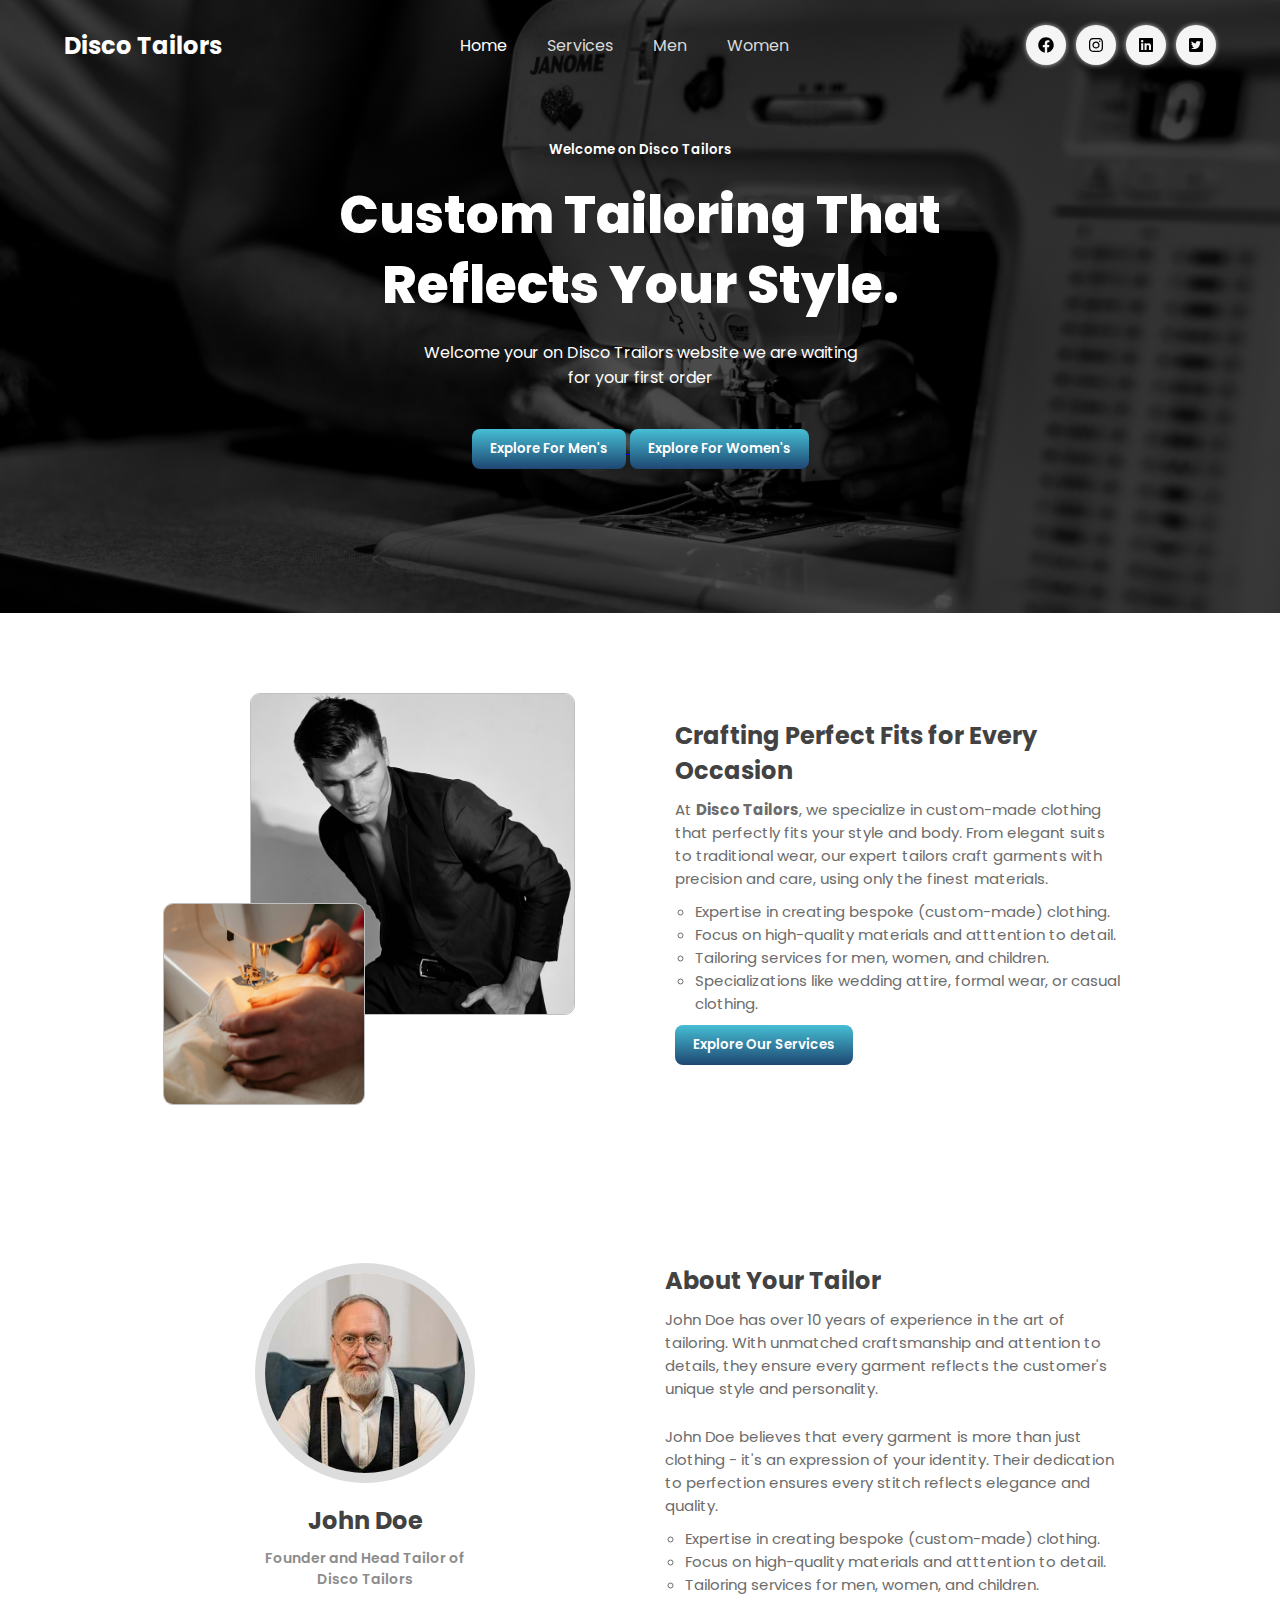
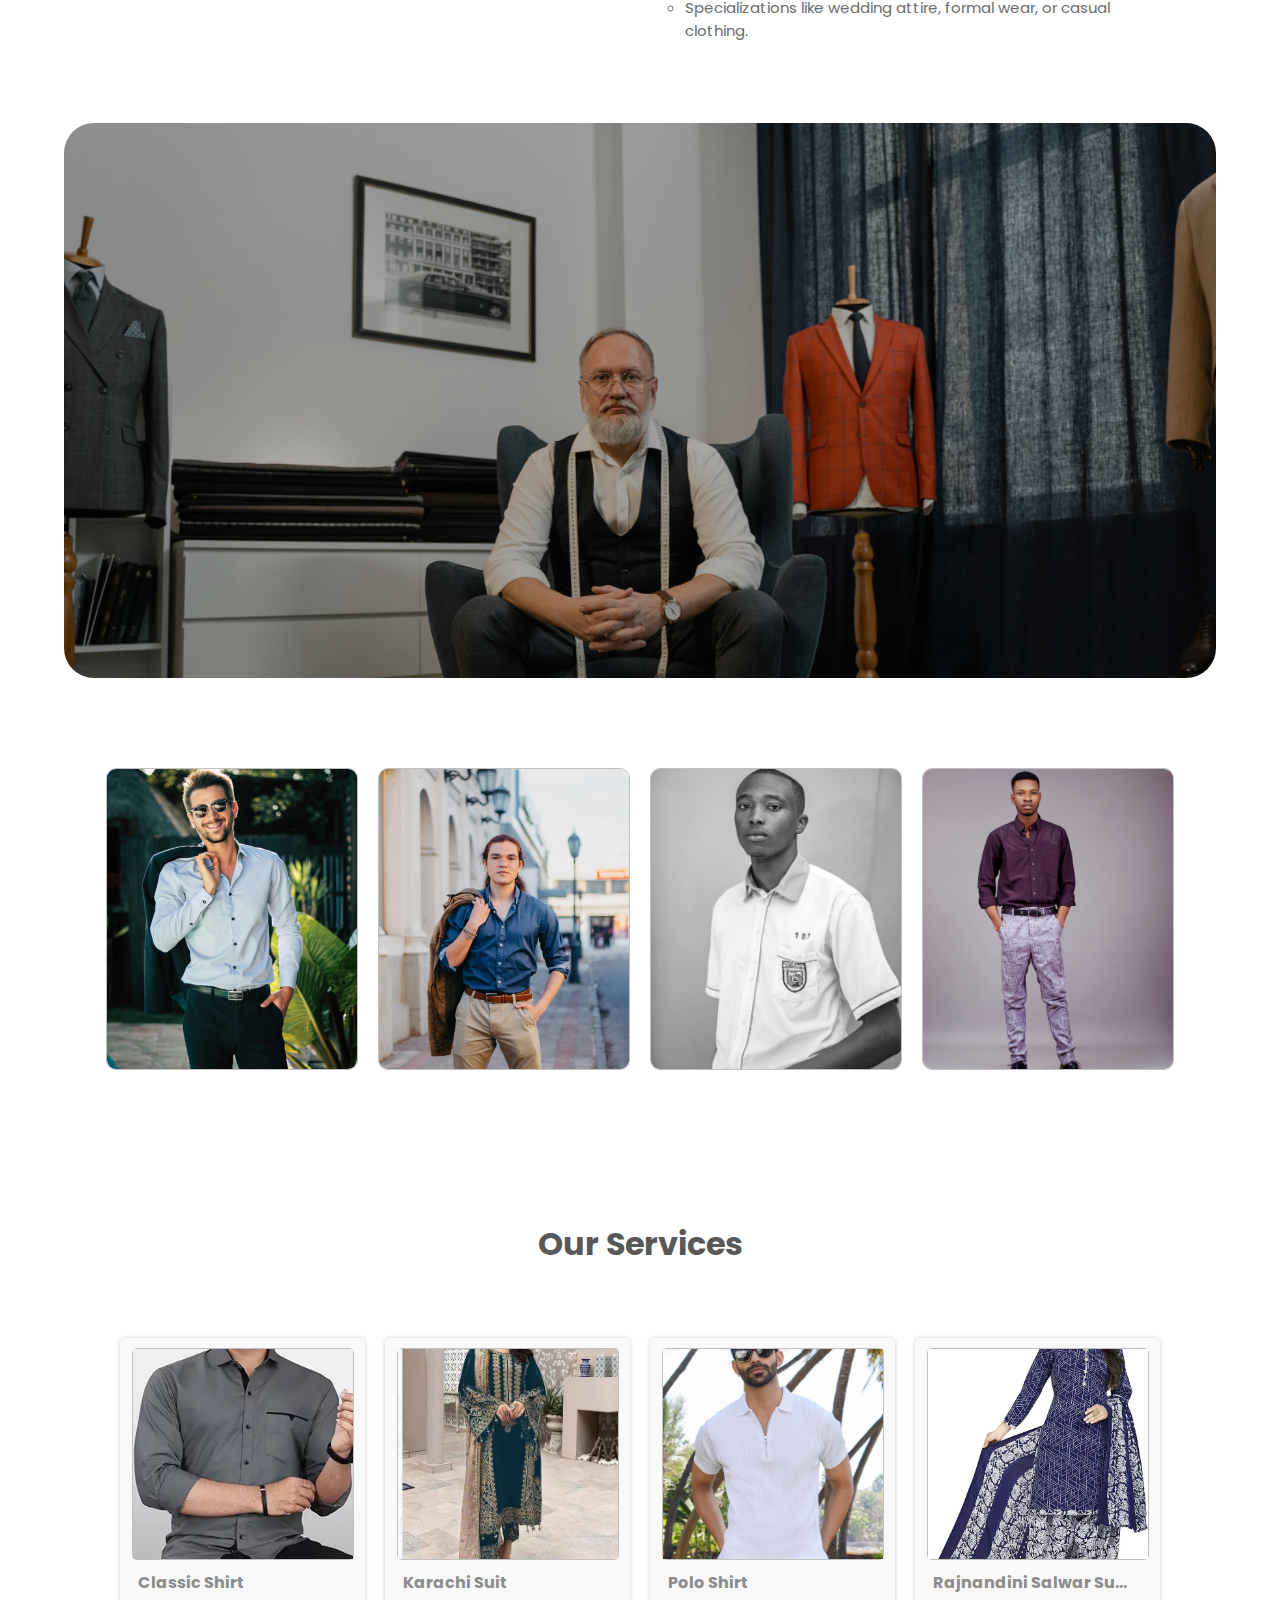
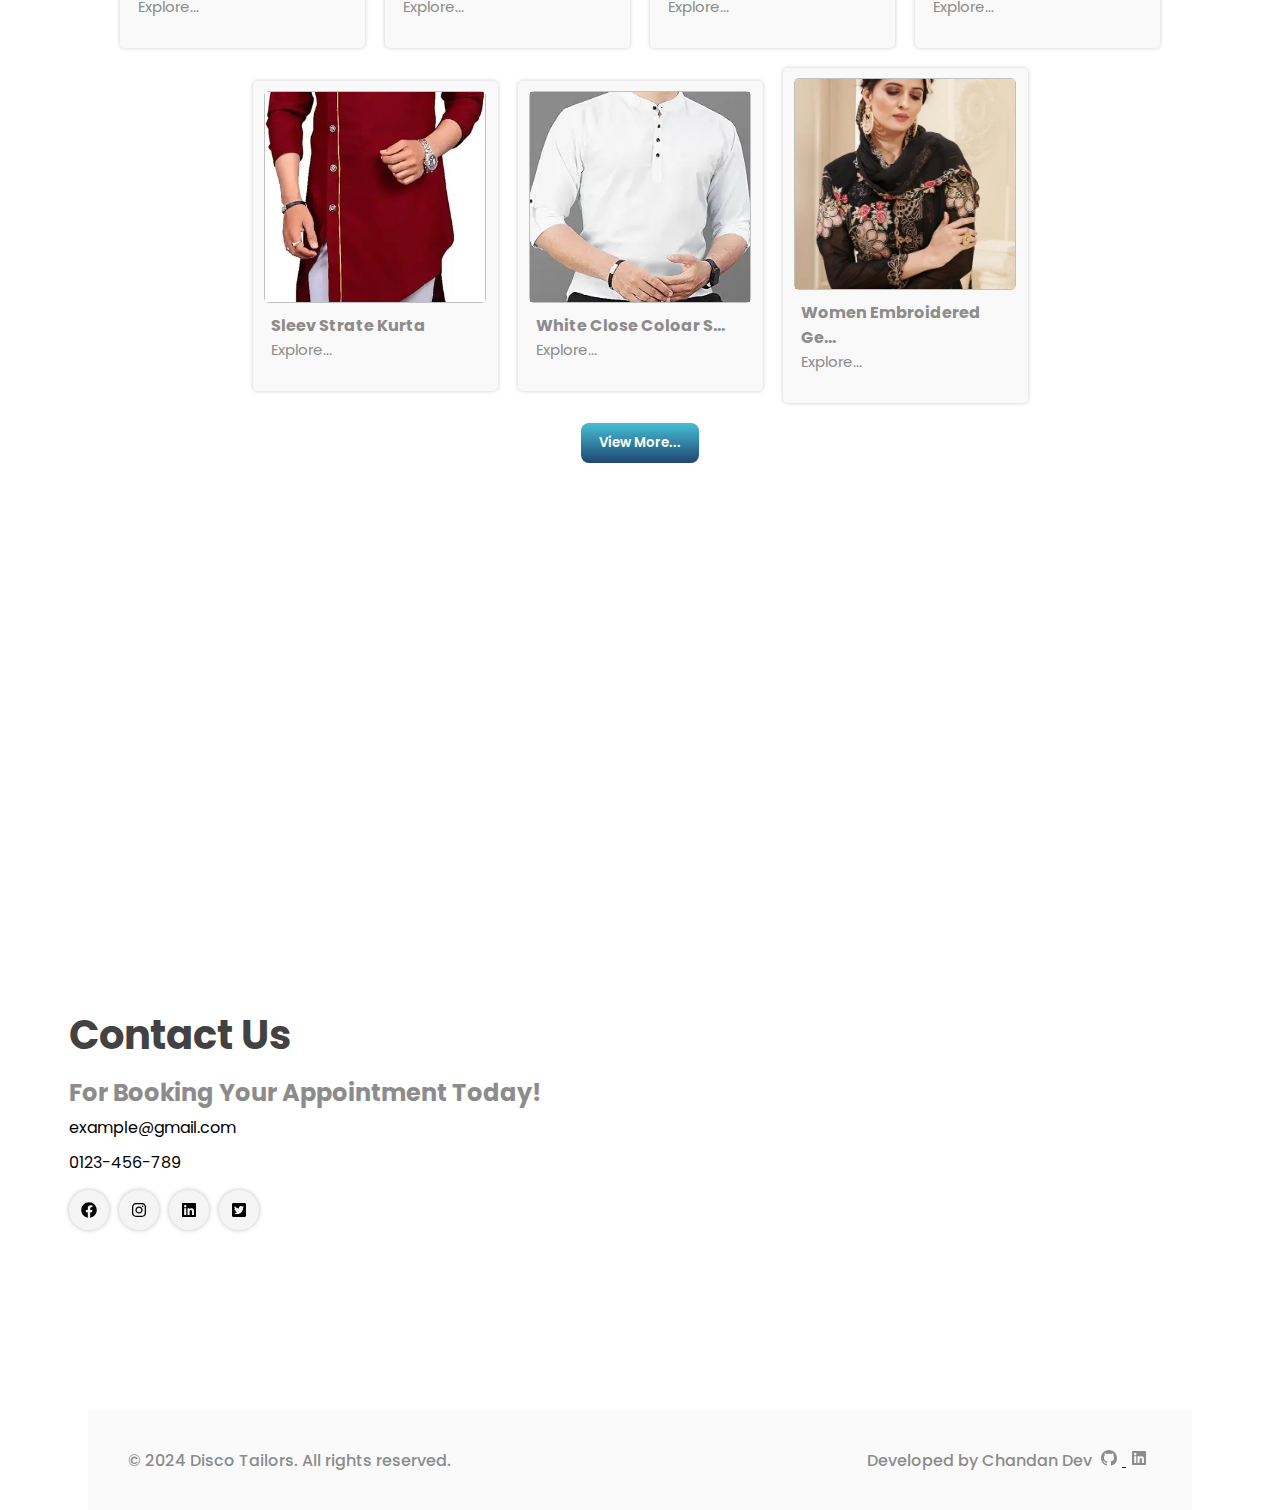
==== commit b61e8db0: "Title and Meta description added in some pages" ====
--- a/index.html
+++ b/index.html
@@ -4,7 +4,9 @@
 <head>
     <meta charset="UTF-8" />
     <meta name="viewport" content="width=device-width, initial-scale=1.0" />
-    <title>Disco Tailors - Home</title>
+    <title>Welcome to Disco Tailors - Custom Tailoring for Men and Women</title>
+    <meta name="description"
+        content="Discover premium custom tailoring services at Disco Tailors, Perfect fits, unique designs, and quality craftsmanship for men and women, Visit us today!">
     <link rel="stylesheet" href="style.css">
     <link rel="stylesheet" href="media.css">
     <link rel="stylesheet" href="utility.css">
@@ -112,8 +114,8 @@
             </div>
         </header>
         <div class="hero_section_area text-center">
-            <h5>Welcom on Disco Tailors</h5>
-            <h1>Custom Tailoring That<br> Reflects Your Style.</h1>
+            <h5>Welcome on Disco Tailors</h5>
+            <h1>Custom Tailoring That<br class="first-br"> Reflects Your Style.</h1>
             <p>Welcome your on Disco Trailors website we are waiting
                 <br> for your first order
             </p>
@@ -186,16 +188,23 @@
 
         <section class="container models-section flex-center">
             <div class="model-box">
-                <img src="./images/model-2.jpg" alt="">
+                <img src="./images/model-2.jpg" alt="model-1">
+                <div class="model-box-content">
+                    <!-- <h3>Formal Shirt</h3>
+                    <p>This description is for formal shirt</p> -->
+                </div>
             </div>
             <div class="model-box">
-                <img src="./images/model-3.jpg" alt="">
+                <img src="./images/model-3.jpg" alt="model-2">
+                <div class="model-box-content"></div>
             </div>
             <div class="model-box">
-                <img src="./images/model-4.jpg" alt="">
+                <img src="./images/model-4.jpg" alt="model-3">
+                <div class="model-box-content"></div>
             </div>
             <div class="model-box">
-                <img src="./images/model-5.jpg" alt="">
+                <img src="./images/model-5.jpg" alt="model-4">
+                <div class="model-box-content"></div>
             </div>
         </section>
 
@@ -269,7 +278,23 @@
 
     <footer class="mx-auto flex-between">
         <p>&copy; 2024 Disco Tailors. All rights reserved.</p>
-        <p>Developed by Chandan Dev - Visit Portfolio</p>
+        <p>Developed by Chandan Dev
+            <a href="https://github.com/Developer-Chandan-Dev">
+                <svg xmlns="http://www.w3.org/2000/svg" width="16" height="16" fill="currentColor" class="bi bi-github"
+                    viewBox="0 0 16 16">
+                    <path
+                        d="M8 0C3.58 0 0 3.58 0 8c0 3.54 2.29 6.53 5.47 7.59.4.07.55-.17.55-.38 0-.19-.01-.82-.01-1.49-2.01.37-2.53-.49-2.69-.94-.09-.23-.48-.94-.82-1.13-.28-.15-.68-.52-.01-.53.63-.01 1.08.58 1.23.82.72 1.21 1.87.87 2.33.66.07-.52.28-.87.51-1.07-1.78-.2-3.64-.89-3.64-3.95 0-.87.31-1.59.82-2.15-.08-.2-.36-1.02.08-2.12 0 0 .67-.21 2.2.82.64-.18 1.32-.27 2-.27.68 0 1.36.09 2 .27 1.53-1.04 2.2-.82 2.2-.82.44 1.1.16 1.92.08 2.12.51.56.82 1.27.82 2.15 0 3.07-1.87 3.75-3.65 3.95.29.25.54.73.54 1.48 0 1.07-.01 1.93-.01 2.2 0 .21.15.46.55.38A8.012 8.012 0 0 0 16 8c0-4.42-3.58-8-8-8z" />
+                </svg>
+            </a>
+            <a
+                href="https://www.linkedin.com/in/chandan-dev-52b447236?utm_source=share&utm_campaign=share_via&utm_content=profile&utm_medium=android_app">
+                <svg xmlns="http://www.w3.org/2000/svg" viewBox="0 0 448 512" width="16" height="16"
+                    fill="currentColor">
+                    <path
+                        d="M416 32H31.9C14.3 32 0 46.5 0 64.3v383.4C0 465.5 14.3 480 31.9 480H416c17.6 0 32-14.5 32-32.3V64.3c0-17.8-14.4-32.3-32-32.3zM135.4 416H69V202.2h66.5V416zm-33.2-243c-21.3 0-38.5-17.3-38.5-38.5S80.9 96 102.2 96c21.2 0 38.5 17.3 38.5 38.5 0 21.3-17.2 38.5-38.5 38.5zm282.1 243h-66.4V312c0-24.8-.5-56.7-34.5-56.7-34.6 0-39.9 27-39.9 54.9V416h-66.4V202.2h63.7v29.2h.9c8.9-16.8 30.6-34.5 62.9-34.5 67.2 0 79.7 44.3 79.7 101.9V416z" />
+                </svg>
+            </a>
+        </p>
     </footer>
 
     <script src="./js/conf.js"></script>
--- a/style.css
+++ b/style.css
@@ -1,7 +1,9 @@
+@import url("https://fonts.googleapis.com/css2?family=Poppins:wght@300;400;500;600;700&display=swap");
+
 * {
   padding: 0;
   margin: 0;
-  font-family: Poppins;
+  font-family: "Poppins", sans-serif;
 }
 
 :root {
@@ -202,7 +204,8 @@
 .intro_section {
   flex-wrap: wrap;
   gap: 100px;
-  padding: 20px 0;
+  padding: 60px 0;
+  /* background-color: crimson; */
 }
 
 .intro-image_section {
@@ -324,7 +327,35 @@
   border-radius: 10px;
   border: 1px solid silver;
   overflow: hidden;
-}
+  position: relative;
+}
+.model-box .model-box-content {
+  content: "";
+  width: 100%;
+  height: 0;
+  position: absolute;
+  display: block;
+  color: var(--color-0);
+  background: linear-gradient(rgba(0, 0, 0, 0.6), #235e95);
+  bottom: 0;
+  left: 0;
+  overflow: hidden;
+  transition: height 0.5s;
+  display: flex;
+  justify-content: center;
+  align-items: center;
+  flex-direction: column;
+  text-align: center;
+}
+.model-box .model-box-content p {
+  padding: 10px 20px;
+  font-size: 14px;
+}
+
+.model-box:hover .model-box-content {
+  height: 300px;
+}
+
 .model-box img {
   width: 100%;
   height: 100%;
@@ -443,7 +474,7 @@
   font-size: 40px;
   color: var(--color-1);
 }
-.contact-details h2{
+.contact-details h2 {
   color: var(--color-2);
 }
 
@@ -483,13 +514,18 @@
 footer {
   width: 80%;
   height: 100px;
-  background: #f3f3f3;
+  background: #fafafa;
   padding: 0px 40px;
   flex-wrap: wrap;
 }
 footer p {
   font-weight: 500;
-  color: #909090;
+  color: var(--color-2);
+}
+
+footer p svg {
+  margin: 0 5px;
+  fill: var(--color-2);
 }
 /* Footer  end*/
 
--- a/media.css
+++ b/media.css
@@ -83,6 +83,9 @@
   .rounded-section {
     height: 450px;
   }
+  .first-br {
+    display: none;
+  }
 }
 @media (max-width: 600px) {
   .map-box {
@@ -331,5 +334,8 @@
   .rounded-section {
     height: 280px;
   }
+  .second-br {
+    display: none;
+  }
 }
 /* Details page css */
